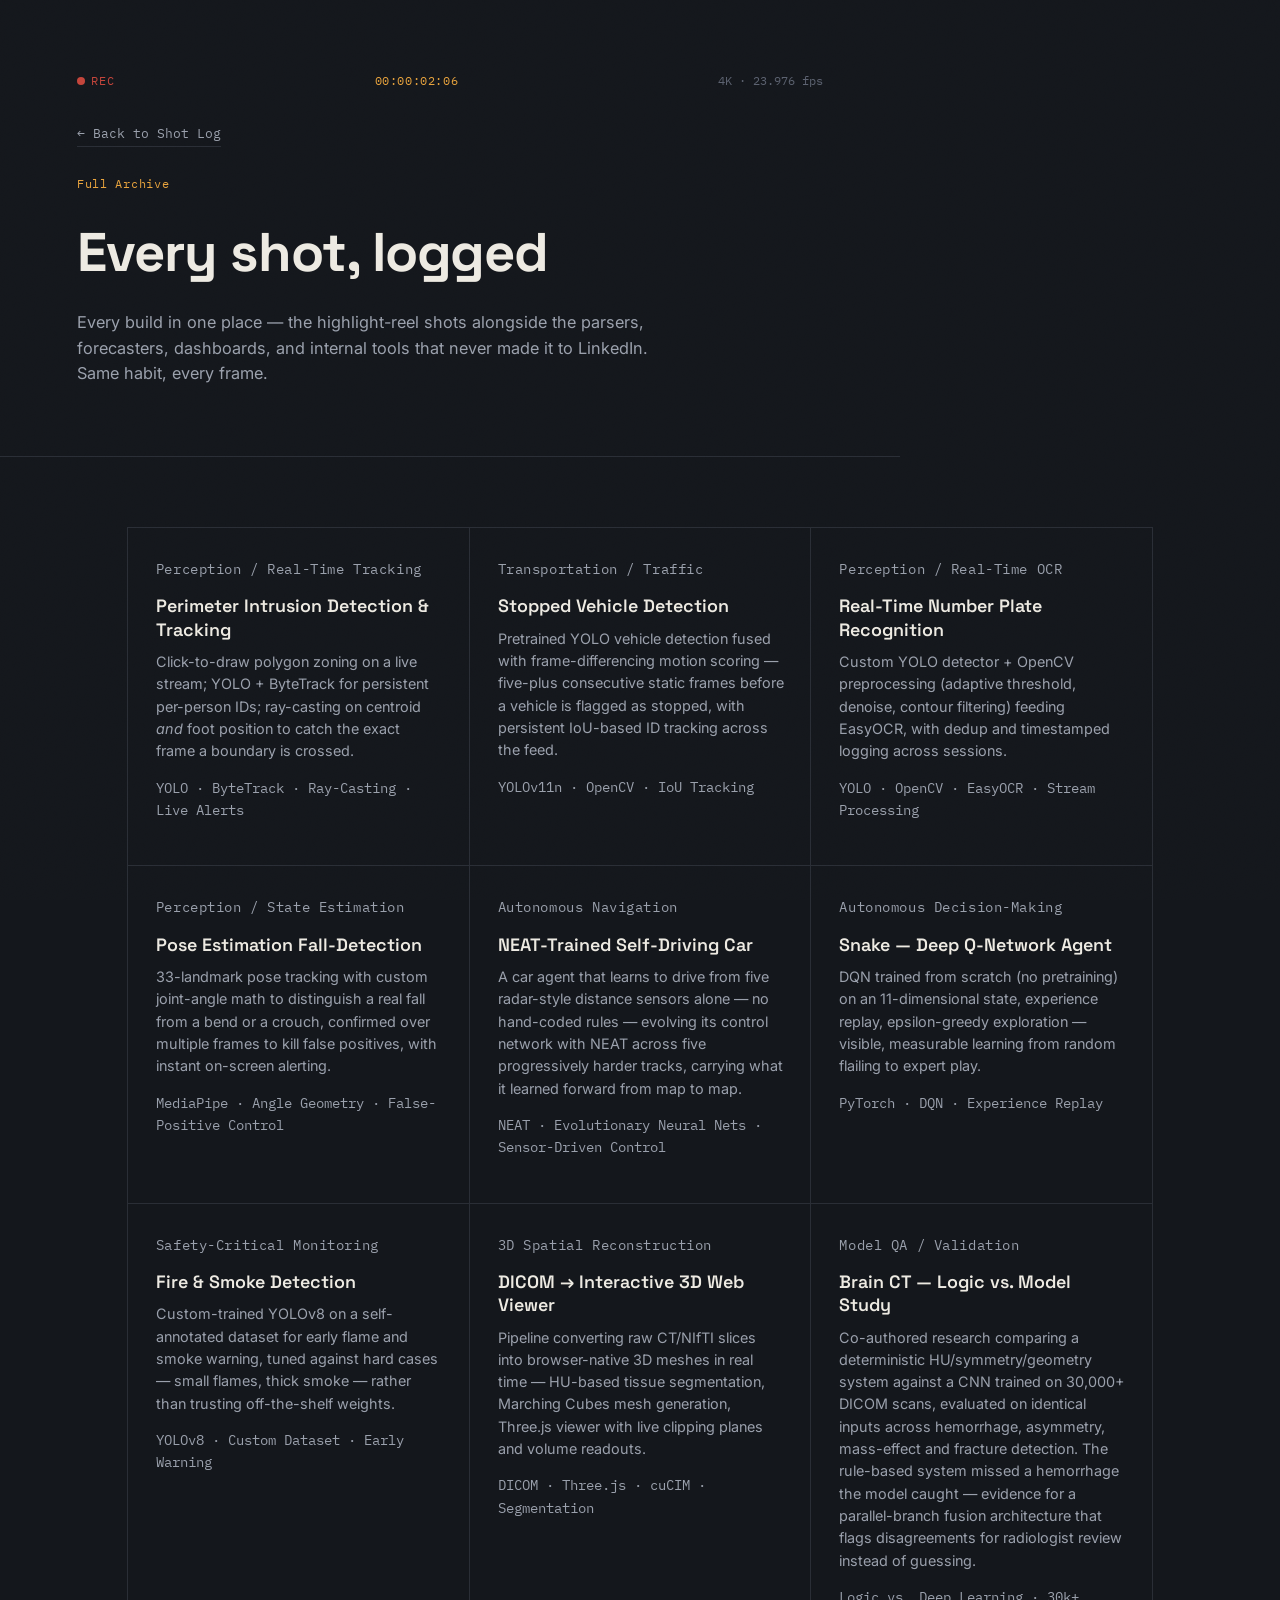
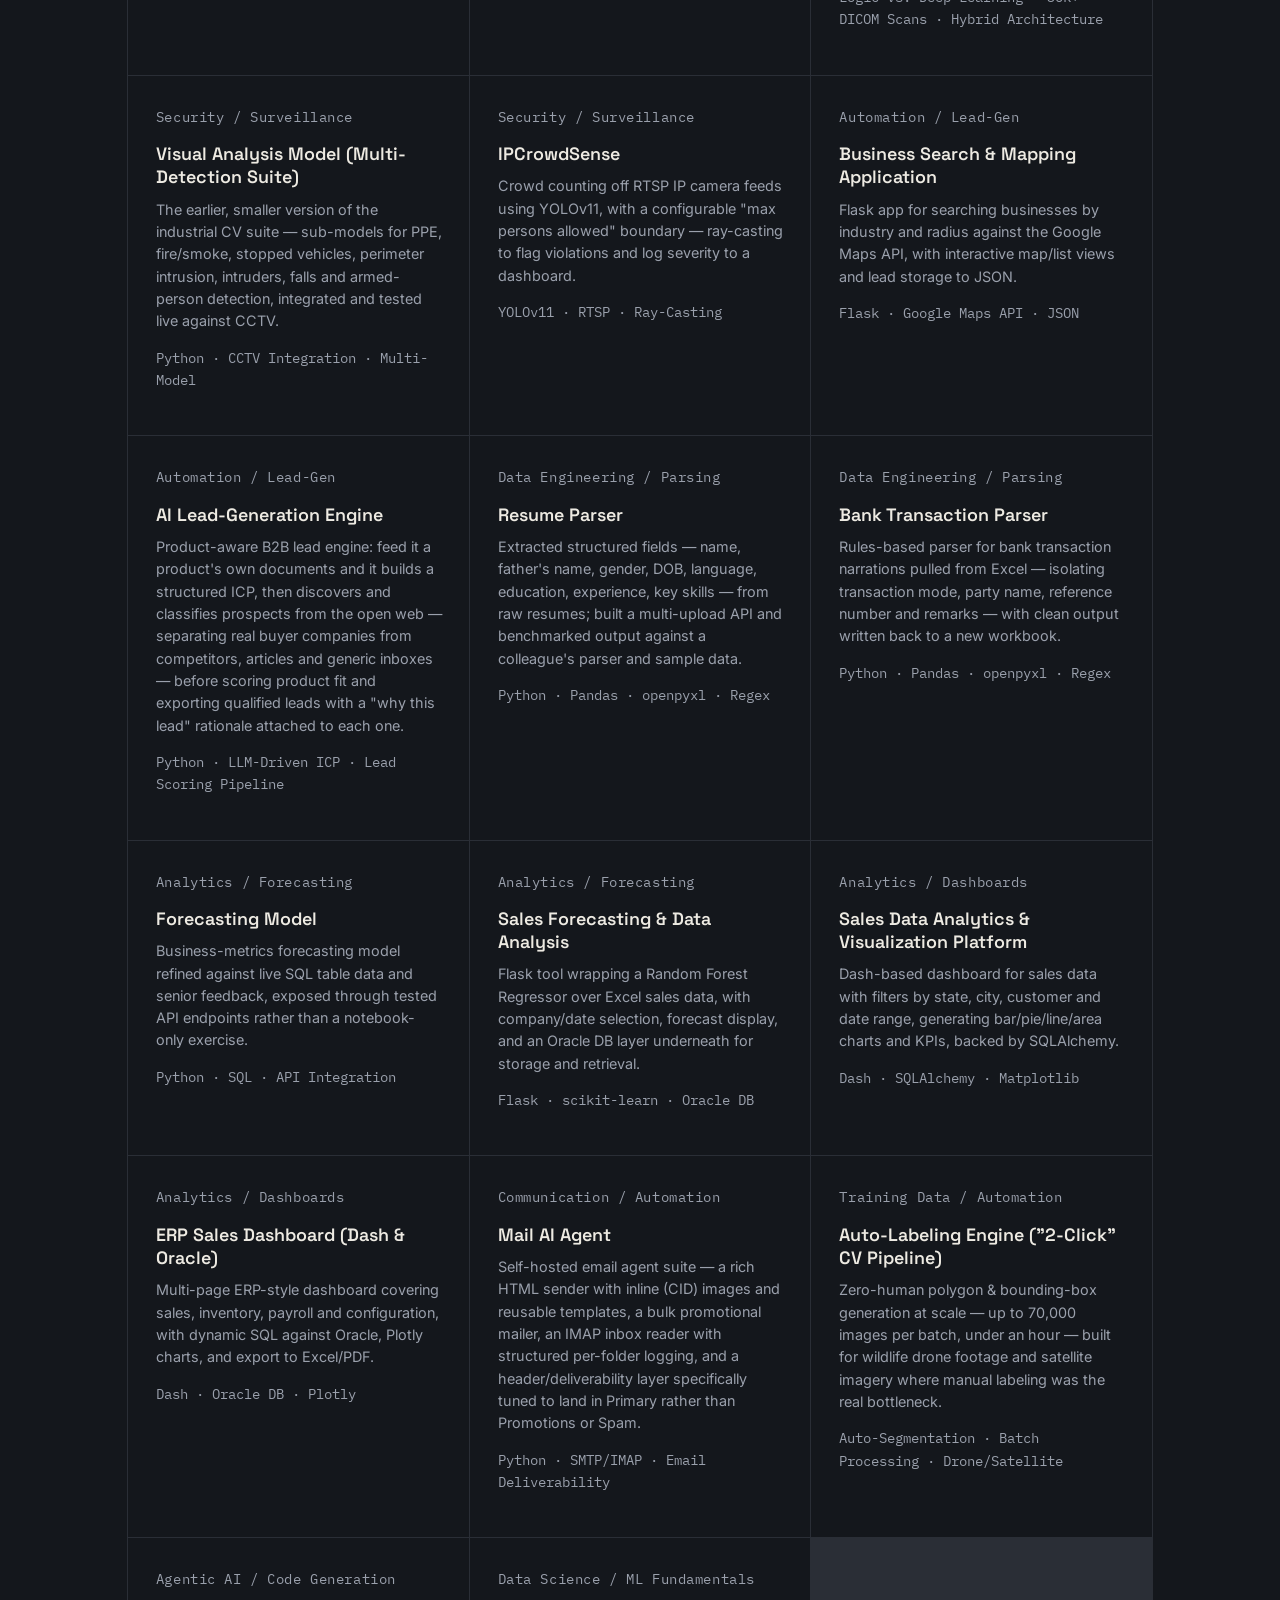
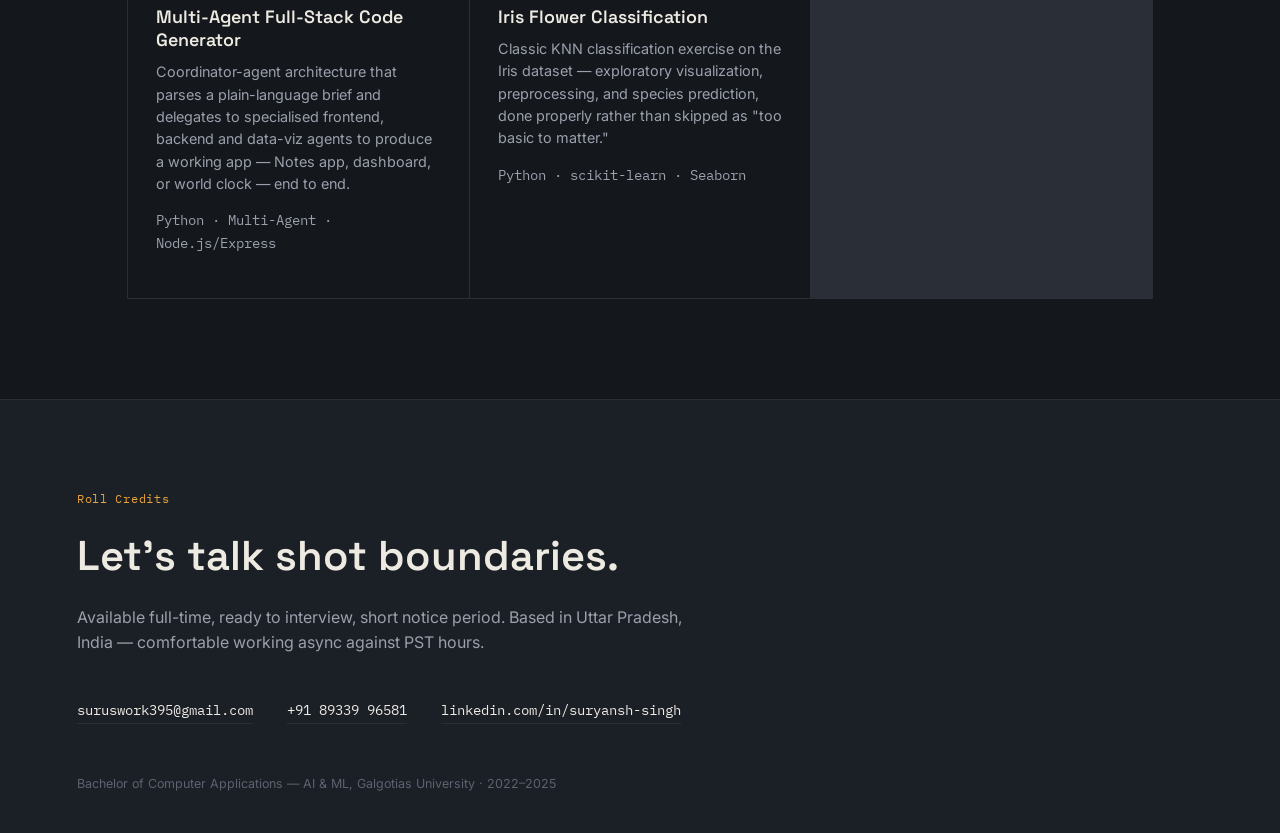
==== projects.html @ e94ba55d "Initial portfolio release" ====
<!DOCTYPE html>
<html lang="en">
<head>
<meta charset="UTF-8">
<meta name="viewport" content="width=device-width, initial-scale=1.0">
<title>Full Project Log — Suryansh Singh</title>
<link rel="preconnect" href="https://fonts.googleapis.com">
<link rel="preconnect" href="https://fonts.gstatic.com" crossorigin>
<link href="https://fonts.googleapis.com/css2?family=Space+Grotesk:wght@400;500;600;700&family=Inter:wght@400;500;600&family=IBM+Plex+Mono:wght@400;500;600&display=swap" rel="stylesheet">
<link rel="stylesheet" href="style.css">
</head>
<body>

<div class="grain"></div>

<header class="archive-header">
  <div class="hero-hud">
    <span class="rec"><i></i> REC</span>
    <span class="tc" id="tc">00:00:00:00</span>
    <span class="res">4K · 23.976 fps</span>
  </div>
  <a href="index.html" class="back-link">← Back to Shot Log</a>
  <p class="section-tag">Full Archive</p>
  <h1>Every shot, logged</h1>
  <p class="archive-lede">Every build in one place — the highlight-reel shots alongside the
    parsers, forecasters, dashboards, and internal tools that never made it to LinkedIn.
    Same habit, every frame.</p>
</header>

<main>
  <section class="section archive-section">

    <div class="bucket-grid">

      <article class="bucket">
        <p class="bucket-cat">Perception / Real-Time Tracking</p>
        <h3>Perimeter Intrusion Detection &amp; Tracking</h3>
        <p>Click-to-draw polygon zoning on a live stream; YOLO + ByteTrack for
          persistent per-person IDs; ray-casting on centroid <em>and</em> foot
          position to catch the exact frame a boundary is crossed.</p>
        <p class="bucket-tags">YOLO · ByteTrack · Ray-Casting · Live Alerts</p>
      </article>

      <article class="bucket">
        <p class="bucket-cat">Transportation / Traffic</p>
        <h3>Stopped Vehicle Detection</h3>
        <p>Pretrained YOLO vehicle detection fused with frame-differencing motion
          scoring — five-plus consecutive static frames before a vehicle is flagged
          as stopped, with persistent IoU-based ID tracking across the feed.</p>
        <p class="bucket-tags">YOLOv11n · OpenCV · IoU Tracking</p>
      </article>

      <article class="bucket">
        <p class="bucket-cat">Perception / Real-Time OCR</p>
        <h3>Real-Time Number Plate Recognition</h3>
        <p>Custom YOLO detector + OpenCV preprocessing (adaptive threshold, denoise,
          contour filtering) feeding EasyOCR, with dedup and timestamped logging
          across sessions.</p>
        <p class="bucket-tags">YOLO · OpenCV · EasyOCR · Stream Processing</p>
      </article>

      <article class="bucket">
        <p class="bucket-cat">Perception / State Estimation</p>
        <h3>Pose Estimation Fall-Detection</h3>
        <p>33-landmark pose tracking with custom joint-angle math to distinguish a
          real fall from a bend or a crouch, confirmed over multiple frames to kill
          false positives, with instant on-screen alerting.</p>
        <p class="bucket-tags">MediaPipe · Angle Geometry · False-Positive Control</p>
      </article>

      <article class="bucket">
        <p class="bucket-cat">Autonomous Navigation</p>
        <h3>NEAT-Trained Self-Driving Car</h3>
        <p>A car agent that learns to drive from five radar-style distance sensors
          alone — no hand-coded rules — evolving its control network with NEAT
          across five progressively harder tracks, carrying what it learned forward
          from map to map.</p>
        <p class="bucket-tags">NEAT · Evolutionary Neural Nets · Sensor-Driven Control</p>
      </article>

      <article class="bucket">
        <p class="bucket-cat">Autonomous Decision-Making</p>
        <h3>Snake — Deep Q-Network Agent</h3>
        <p>DQN trained from scratch (no pretraining) on an 11-dimensional state,
          experience replay, epsilon-greedy exploration — visible, measurable
          learning from random flailing to expert play.</p>
        <p class="bucket-tags">PyTorch · DQN · Experience Replay</p>
      </article>

      <article class="bucket">
        <p class="bucket-cat">Safety-Critical Monitoring</p>
        <h3>Fire &amp; Smoke Detection</h3>
        <p>Custom-trained YOLOv8 on a self-annotated dataset for early flame and
          smoke warning, tuned against hard cases — small flames, thick smoke —
          rather than trusting off-the-shelf weights.</p>
        <p class="bucket-tags">YOLOv8 · Custom Dataset · Early Warning</p>
      </article>

      <article class="bucket">
        <p class="bucket-cat">3D Spatial Reconstruction</p>
        <h3>DICOM → Interactive 3D Web Viewer</h3>
        <p>Pipeline converting raw CT/NIfTI slices into browser-native 3D meshes in
          real time — HU-based tissue segmentation, Marching Cubes mesh generation,
          Three.js viewer with live clipping planes and volume readouts.</p>
        <p class="bucket-tags">DICOM · Three.js · cuCIM · Segmentation</p>
      </article>

      <article class="bucket">
        <p class="bucket-cat">Model QA / Validation</p>
        <h3>Brain CT — Logic vs. Model Study</h3>
        <p>Co-authored research comparing a deterministic HU/symmetry/geometry system
          against a CNN trained on 30,000+ DICOM scans, evaluated on identical inputs
          across hemorrhage, asymmetry, mass-effect and fracture detection. The
          rule-based system missed a hemorrhage the model caught — evidence for a
          parallel-branch fusion architecture that flags disagreements for
          radiologist review instead of guessing.</p>
        <p class="bucket-tags">Logic vs. Deep Learning · 30k+ DICOM Scans · Hybrid Architecture</p>
      </article>

      <article class="bucket">
        <p class="bucket-cat">Security / Surveillance</p>
        <h3>Visual Analysis Model (Multi-Detection Suite)</h3>
        <p>The earlier, smaller version of the industrial CV suite — sub-models for
          PPE, fire/smoke, stopped vehicles, perimeter intrusion, intruders, falls
          and armed-person detection, integrated and tested live against CCTV.</p>
        <p class="bucket-tags">Python · CCTV Integration · Multi-Model</p>
      </article>

      <article class="bucket">
        <p class="bucket-cat">Security / Surveillance</p>
        <h3>IPCrowdSense</h3>
        <p>Crowd counting off RTSP IP camera feeds using YOLOv11, with a configurable
          "max persons allowed" boundary — ray-casting to flag violations and log
          severity to a dashboard.</p>
        <p class="bucket-tags">YOLOv11 · RTSP · Ray-Casting</p>
      </article>

      <article class="bucket">
        <p class="bucket-cat">Automation / Lead-Gen</p>
        <h3>Business Search &amp; Mapping Application</h3>
        <p>Flask app for searching businesses by industry and radius against the
          Google Maps API, with interactive map/list views and lead storage to JSON.</p>
        <p class="bucket-tags">Flask · Google Maps API · JSON</p>
      </article>

      <article class="bucket">
        <p class="bucket-cat">Automation / Lead-Gen</p>
        <h3>AI Lead-Generation Engine</h3>
        <p>Product-aware B2B lead engine: feed it a product's own documents and it
          builds a structured ICP, then discovers and classifies prospects from the
          open web — separating real buyer companies from competitors, articles and
          generic inboxes — before scoring product fit and exporting qualified leads
          with a "why this lead" rationale attached to each one.</p>
        <p class="bucket-tags">Python · LLM-Driven ICP · Lead Scoring Pipeline</p>
      </article>

      <article class="bucket">
        <p class="bucket-cat">Data Engineering / Parsing</p>
        <h3>Resume Parser</h3>
        <p>Extracted structured fields — name, father's name, gender, DOB, language,
          education, experience, key skills — from raw resumes; built a multi-upload
          API and benchmarked output against a colleague's parser and sample data.</p>
        <p class="bucket-tags">Python · Pandas · openpyxl · Regex</p>
      </article>

      <article class="bucket">
        <p class="bucket-cat">Data Engineering / Parsing</p>
        <h3>Bank Transaction Parser</h3>
        <p>Rules-based parser for bank transaction narrations pulled from Excel —
          isolating transaction mode, party name, reference number and remarks — with
          clean output written back to a new workbook.</p>
        <p class="bucket-tags">Python · Pandas · openpyxl · Regex</p>
      </article>

      <article class="bucket">
        <p class="bucket-cat">Analytics / Forecasting</p>
        <h3>Forecasting Model</h3>
        <p>Business-metrics forecasting model refined against live SQL table data and
          senior feedback, exposed through tested API endpoints rather than a
          notebook-only exercise.</p>
        <p class="bucket-tags">Python · SQL · API Integration</p>
      </article>

      <article class="bucket">
        <p class="bucket-cat">Analytics / Forecasting</p>
        <h3>Sales Forecasting &amp; Data Analysis</h3>
        <p>Flask tool wrapping a Random Forest Regressor over Excel sales data, with
          company/date selection, forecast display, and an Oracle DB layer underneath
          for storage and retrieval.</p>
        <p class="bucket-tags">Flask · scikit-learn · Oracle DB</p>
      </article>

      <article class="bucket">
        <p class="bucket-cat">Analytics / Dashboards</p>
        <h3>Sales Data Analytics &amp; Visualization Platform</h3>
        <p>Dash-based dashboard for sales data with filters by state, city, customer
          and date range, generating bar/pie/line/area charts and KPIs, backed by
          SQLAlchemy.</p>
        <p class="bucket-tags">Dash · SQLAlchemy · Matplotlib</p>
      </article>

      <article class="bucket">
        <p class="bucket-cat">Analytics / Dashboards</p>
        <h3>ERP Sales Dashboard (Dash &amp; Oracle)</h3>
        <p>Multi-page ERP-style dashboard covering sales, inventory, payroll and
          configuration, with dynamic SQL against Oracle, Plotly charts, and export
          to Excel/PDF.</p>
        <p class="bucket-tags">Dash · Oracle DB · Plotly</p>
      </article>

      <article class="bucket">
        <p class="bucket-cat">Communication / Automation</p>
        <h3>Mail AI Agent</h3>
        <p>Self-hosted email agent suite — a rich HTML sender with inline (CID)
          images and reusable templates, a bulk promotional mailer, an IMAP inbox
          reader with structured per-folder logging, and a header/deliverability
          layer specifically tuned to land in Primary rather than Promotions or
          Spam.</p>
        <p class="bucket-tags">Python · SMTP/IMAP · Email Deliverability</p>
      </article>

      <article class="bucket">
        <p class="bucket-cat">Training Data / Automation</p>
        <h3>Auto-Labeling Engine ("2-Click" CV Pipeline)</h3>
        <p>Zero-human polygon &amp; bounding-box generation at scale — up to 70,000
          images per batch, under an hour — built for wildlife drone footage and
          satellite imagery where manual labeling was the real bottleneck.</p>
        <p class="bucket-tags">Auto-Segmentation · Batch Processing · Drone/Satellite</p>
      </article>

      <article class="bucket">
        <p class="bucket-cat">Agentic AI / Code Generation</p>
        <h3>Multi-Agent Full-Stack Code Generator</h3>
        <p>Coordinator-agent architecture that parses a plain-language brief and
          delegates to specialised frontend, backend and data-viz agents to produce
          a working app — Notes app, dashboard, or world clock — end to end.</p>
        <p class="bucket-tags">Python · Multi-Agent · Node.js/Express</p>
      </article>

      <article class="bucket">
        <p class="bucket-cat">Data Science / ML Fundamentals</p>
        <h3>Iris Flower Classification</h3>
        <p>Classic KNN classification exercise on the Iris dataset — exploratory
          visualization, preprocessing, and species prediction, done properly rather
          than skipped as "too basic to matter."</p>
        <p class="bucket-tags">Python · scikit-learn · Seaborn</p>
      </article>

    </div>
  </section>
</main>

<footer id="contact" class="footer">
  <div class="footer-top">
    <p class="section-tag light">Roll Credits</p>
    <h2>Let's talk shot boundaries.</h2>
    <p class="footer-note">Available full-time, ready to interview, short notice period.
      Based in Uttar Pradesh, India — comfortable working async against PST hours.</p>
  </div>
  <div class="footer-links">
    <a href="mailto:suruswork395@gmail.com">suruswork395@gmail.com</a>
    <a href="tel:+918933996581">+91 89339 96581</a>
    <a href="https://linkedin.com/in/suryansh-singh-5857a0263" target="_blank" rel="noopener">linkedin.com/in/suryansh-singh</a>
  </div>
  <p class="footer-end">Bachelor of Computer Applications — AI &amp; ML, Galgotias University · 2022–2025</p>
</footer>

<script src="script.js"></script>
</body>
</html>
---- style.css ----
/* ---------------------------------------------------
   TOKENS
--------------------------------------------------- */
:root{
  --bg:       #14171C;
  --bg-alt:   #1B1F26;
  --bg-raise: #20242C;
  --ink:      #EDEAE2;
  --ink-dim:  #9AA0AC;
  --ink-faint:#5C6270;
  --amber:    #E8A33D;
  --amber-dim:#8A6428;
  --rec:      #C4453B;
  --teal:     #3E6B63;
  --line:     #2A2E36;

  --font-display: 'Space Grotesk', sans-serif;
  --font-body:    'Inter', sans-serif;
  --font-mono:    'IBM Plex Mono', monospace;
}

*{ box-sizing:border-box; margin:0; padding:0; }
html{ scroll-behavior:smooth; }

body{
  background:var(--bg);
  color:var(--ink);
  font-family:var(--font-body);
  line-height:1.55;
  -webkit-font-smoothing:antialiased;
  overflow-x:hidden;
}

::selection{ background:var(--amber); color:#14171C; }

a{ color:inherit; }

.grain{
  position:fixed; inset:0; pointer-events:none; z-index:1;
  opacity:.035; mix-blend-mode:overlay;
  background-image:url("data:image/svg+xml,%3Csvg xmlns='http://www.w3.org/2000/svg' width='120' height='120'%3E%3Cfilter id='n'%3E%3CfeTurbulence type='fractalNoise' baseFrequency='0.9' numOctaves='2' stitchTiles='stitch'/%3E%3C/filter%3E%3Crect width='100%25' height='100%25' filter='url(%23n)'/%3E%3C/svg%3E");
}

/* ---------------------------------------------------
   SCRUBBER NAV
--------------------------------------------------- */
.scrubber{
  position:fixed; top:0; left:0; right:0; z-index:50;
  background:rgba(20,23,28,.9);
  backdrop-filter:blur(6px);
  border-bottom:1px solid var(--line);
  padding:14px 4vw 10px;
}
.scrubber-track{ position:relative; height:6px; background:var(--line); border-radius:1px; }
.playhead{
  position:absolute; top:50%; left:6%; width:10px; height:10px;
  background:var(--amber); border-radius:50%; transform:translate(-50%,-50%);
  box-shadow:0 0 0 4px rgba(232,163,61,.15);
  transition:left .5s cubic-bezier(.65,0,.35,1);
}
.mark{
  position:absolute; top:-14px; transform:translateX(-50%);
  background:none; border:none; cursor:pointer; padding:0 6px;
  color:var(--ink-faint); font-family:var(--font-mono); font-size:10px;
  letter-spacing:.06em;
}
.mark::before{
  content:""; display:block; width:2px; height:14px; background:var(--ink-faint);
  margin:0 auto 4px;
}
.mark span{ display:none; }
.mark:hover span, .mark:focus-visible span{
  display:block; position:absolute; top:16px; left:50%; transform:translateX(-50%);
  white-space:nowrap; color:var(--amber); font-size:10px;
}
.mark:hover::before, .mark:focus-visible::before{ background:var(--amber); }

/* ---------------------------------------------------
   HERO
--------------------------------------------------- */
.hero{
  min-height:100vh;
  display:flex; flex-direction:column; justify-content:center;
  padding:120px 6vw 40px;
  position:relative;
}

.hero-hud{
  position:absolute; top:72px; left:6vw; right:6vw;
  display:flex; justify-content:space-between; align-items:center;
  font-family:var(--font-mono); font-size:12px; color:var(--ink-dim);
}
.rec{ color:var(--rec); display:flex; align-items:center; gap:6px; letter-spacing:.08em; }
.rec i{
  width:8px; height:8px; border-radius:50%; background:var(--rec); display:inline-block;
  animation:pulse 1.6s ease-in-out infinite;
}
@keyframes pulse{ 0%,100%{opacity:1;} 50%{opacity:.25;} }
.tc{ color:var(--amber); letter-spacing:.05em; }
.res{ color:var(--ink-faint); }

.hero-body{
  display:flex; align-items:flex-end; justify-content:space-between; gap:60px;
  flex-wrap:wrap;
}
.hero-main{ max-width:640px; }
.hero-eyebrow{
  font-family:var(--font-mono); font-size:12px; color:var(--ink-faint);
  letter-spacing:.05em; margin-bottom:18px;
}
.hero h1{
  font-family:var(--font-display); font-weight:700;
  font-size:clamp(2.6rem,7vw,5rem); line-height:1.02; letter-spacing:-.02em;
  margin-bottom:14px;
}
.hero-role{
  font-family:var(--font-display); font-weight:500; font-size:clamp(1.05rem,2.2vw,1.4rem);
  color:var(--amber); margin-bottom:22px;
}
.hero-lede{ font-size:1.05rem; color:var(--ink-dim); max-width:60ch; margin-bottom:34px; }

.hero-actions{ display:flex; gap:14px; flex-wrap:wrap; }
.btn{
  font-family:var(--font-body); font-weight:600; font-size:.95rem;
  padding:13px 26px; border-radius:2px; text-decoration:none;
  display:inline-block; transition:transform .15s ease, background .15s ease;
}
.btn-primary{ background:var(--amber); color:#14171C; }
.btn-primary:hover{ background:#f0b458; transform:translateY(-1px); }
.btn-ghost{ border:1px solid var(--line); color:var(--ink); }
.btn-ghost:hover{ border-color:var(--amber); color:var(--amber); }

.monitor{
  width:220px; flex-shrink:0;
  border:1px solid var(--line); background:var(--bg-alt);
}
.monitor-bar{
  display:flex; justify-content:space-between; align-items:center;
  padding:7px 10px; font-family:var(--font-mono); font-size:10px;
  color:var(--ink-faint); letter-spacing:.05em; border-bottom:1px solid var(--line);
}
.monitor-bar span:last-child{ color:var(--rec); }
.monitor-bar.bottom{
  border-bottom:none; border-top:1px solid var(--line);
}
.monitor-bar.bottom span:last-child{ color:var(--amber); }
.monitor-frame{ position:relative; aspect-ratio:5/6; overflow:hidden; }
.monitor-frame img{
  width:100%; height:100%; object-fit:cover; display:block;
  filter:grayscale(.15) contrast(1.04);
}
.bracket{ position:absolute; width:14px; height:14px; border:2px solid var(--amber); opacity:.85; }
.bracket.tl{ top:6px; left:6px; border-right:none; border-bottom:none; }
.bracket.tr{ top:6px; right:6px; border-left:none; border-bottom:none; }
.bracket.bl{ bottom:6px; left:6px; border-right:none; border-top:none; }
.bracket.br{ bottom:6px; right:6px; border-left:none; border-top:none; }

@media (max-width:720px){
  .hero-body{ flex-direction:column-reverse; align-items:flex-start; }
  .monitor{ width:150px; }
}

.hero-strip{
  display:flex; gap:6px; margin-top:64px; height:38px;
}
.frame-chip{
  flex:1; background:var(--bg-alt); border:1px solid var(--line); border-radius:1px;
}
.frame-chip.cut{ border-color:var(--rec); }
.frame-chip.dissolve{ border-color:var(--amber); opacity:.6; }

/* ---------------------------------------------------
   SECTIONS — shared
--------------------------------------------------- */
.section{ padding:100px 6vw; max-width:1180px; margin:0 auto; }
.section-tag{
  font-family:var(--font-mono); font-size:12px; color:var(--amber);
  letter-spacing:.06em; margin-bottom:16px;
}
.section-tag.light{ color:var(--amber); }
.section h2{
  font-family:var(--font-display); font-weight:600;
  font-size:clamp(1.6rem,3.4vw,2.4rem); letter-spacing:-.01em; margin-bottom:14px;
}
.section-note{ color:var(--ink-dim); max-width:62ch; margin-bottom:48px; }

/* logline */
.logline{ border-bottom:1px solid var(--line); }
.big-statement{
  font-family:var(--font-display); font-weight:500;
  font-size:clamp(1.3rem,2.6vw,1.9rem); line-height:1.4; max-width:46ch;
  margin-bottom:56px;
}
.stat-row{
  display:grid; grid-template-columns:repeat(4,1fr); gap:28px;
}
.stat .num{
  display:block; font-family:var(--font-mono); font-size:1.7rem; color:var(--amber);
  margin-bottom:6px;
}
.stat .label{ font-size:.85rem; color:var(--ink-dim); }

/* ---------------------------------------------------
   EDL TABLE
--------------------------------------------------- */
.edl-table{ border-top:1px solid var(--line); }
.edl-head{
  display:grid; grid-template-columns:60px 90px 90px 60px 120px 1fr;
  gap:18px; padding:10px 0;
  font-family:var(--font-mono); font-size:11px; color:var(--ink-faint);
  letter-spacing:.06em; border-bottom:1px solid var(--line);
}
.edl-row{
  display:grid; grid-template-columns:60px 90px 90px 60px 120px 1fr;
  gap:18px; padding:26px 0; border-bottom:1px solid var(--line);
  align-items:start;
}
.c-shot{ font-family:var(--font-mono); color:var(--ink-faint); font-size:.9rem; }
.c-tc{ font-family:var(--font-mono); font-size:.85rem; color:var(--ink-dim); }
.c-tc.live{ color:var(--rec); }
.c-dur{ font-family:var(--font-mono); font-size:.8rem; color:var(--ink-faint); }
.c-trans{
  font-family:var(--font-mono); font-size:.72rem; letter-spacing:.07em;
  padding:4px 8px; border:1px solid var(--line); border-radius:2px; height:fit-content;
  text-align:center;
}
.c-trans.cut{ border-color:var(--rec); color:var(--rec); }
.c-trans.dissolve{ border-color:var(--amber); color:var(--amber); }
.c-desc strong{ font-family:var(--font-display); font-size:1.02rem; display:block; margin-bottom:6px; }
.c-desc p{ color:var(--ink-dim); font-size:.92rem; max-width:60ch; }

/* ---------------------------------------------------
   SCENE BUCKETS
--------------------------------------------------- */
.bucket-grid{
  display:grid; grid-template-columns:repeat(auto-fit,minmax(280px,1fr)); gap:1px;
  background:var(--line); border:1px solid var(--line);
}
.bucket{
  background:var(--bg); padding:30px 26px;
  border-left:2px solid transparent;
  transition:border-color .18s ease, background .18s ease;
}
.bucket:hover{ border-left-color:var(--amber); background:var(--bg-alt); }
.bucket-cat{
  font-family:var(--font-mono); font-size:11px; color:var(--teal);
  letter-spacing:.04em; margin-bottom:14px;
}
.bucket h3{
  font-family:var(--font-display); font-weight:600; font-size:1.12rem;
  margin-bottom:10px; line-height:1.3;
}
.bucket p{ color:var(--ink-dim); font-size:.9rem; margin-bottom:14px; }
.bucket-tags{ font-family:var(--font-mono); font-size:.72rem; color:var(--ink-faint); }

.bucket-more{
  display:block; text-decoration:none;
  background:var(--bg-alt); border-left:2px solid var(--amber-dim);
}
.bucket-more:hover{ border-left-color:var(--amber); background:var(--bg-raise); }
.bucket-more .bucket-cat{ color:var(--amber); }
.bucket-more h3{ display:flex; align-items:center; gap:8px; color:var(--amber); }
.bucket-more .arrow{ transition:transform .18s ease; }
.bucket-more:hover .arrow{ transform:translateX(4px); }

/* ---------------------------------------------------
   FRAME-BY-FRAME EVIDENCE
--------------------------------------------------- */
.evidence-list{ display:flex; flex-direction:column; gap:0; border-top:1px solid var(--line); }
.evidence{
  display:grid; grid-template-columns:70px 1fr; gap:24px;
  padding:30px 0; border-bottom:1px solid var(--line);
}
.ev-mark{ font-family:var(--font-mono); color:var(--amber-dim); font-size:1.4rem; }
.evidence p{ color:var(--ink-dim); max-width:64ch; }
.evidence strong{ color:var(--ink); }

/* ---------------------------------------------------
   STACK
--------------------------------------------------- */
/* ---------------------------------------------------
   CORE TECHNICAL SKILLS
--------------------------------------------------- */
.skills{ border-top:1px solid var(--line); }
.skills h2{ margin-bottom:48px; }
.skills-grid{
  display:grid; grid-template-columns:repeat(2,1fr); gap:40px 60px;
}
.skill-group h4{
  font-family:var(--font-mono); font-size:.78rem; letter-spacing:.06em;
  color:var(--teal); margin-bottom:14px; text-transform:uppercase;
}
.chips{ display:flex; flex-wrap:wrap; gap:8px; }
.chips span{
  font-family:var(--font-body); font-size:.83rem; color:var(--ink-dim);
  border:1px solid var(--line); padding:6px 12px; border-radius:2px;
  transition:border-color .15s ease, color .15s ease;
}
.chips span:hover{ border-color:var(--amber); color:var(--amber); }

@media (max-width:720px){
  .skills-grid{ grid-template-columns:1fr; }
}

/* ---------------------------------------------------
   FOOTER
--------------------------------------------------- */
.footer{
  background:var(--bg-alt); padding:90px 6vw 40px; border-top:1px solid var(--line);
}
.footer-top{ max-width:640px; margin-bottom:44px; }
.footer h2{
  font-family:var(--font-display); font-weight:600;
  font-size:clamp(1.6rem,4vw,2.6rem); margin:10px 0 16px;
}
.footer-note{ color:var(--ink-dim); }
.footer-links{
  display:flex; gap:34px; flex-wrap:wrap; margin-bottom:50px;
  font-family:var(--font-mono); font-size:.9rem;
}
.footer-links a{ text-decoration:none; color:var(--ink); border-bottom:1px solid var(--line); padding-bottom:2px; }
.footer-links a:hover{ color:var(--amber); border-color:var(--amber); }
.footer-end{ font-size:.78rem; color:var(--ink-faint); }

/* ---------------------------------------------------
   ARCHIVE PAGE (projects.html)
--------------------------------------------------- */
.archive-header{
  padding:120px 6vw 70px; max-width:900px; border-bottom:1px solid var(--line);
  position:relative;
}
.back-link{
  display:inline-block; font-family:var(--font-mono); font-size:.82rem;
  color:var(--ink-dim); text-decoration:none; margin-bottom:28px;
  border-bottom:1px solid var(--line); padding-bottom:2px;
}
.back-link:hover{ color:var(--amber); border-color:var(--amber); }
.archive-header h1{
  font-family:var(--font-display); font-weight:700;
  font-size:clamp(2.2rem,5.5vw,3.4rem); letter-spacing:-.02em; margin-bottom:16px;
}
.archive-lede{ color:var(--ink-dim); max-width:60ch; font-size:1.02rem; }
.archive-section{ padding-top:70px; }

/* ---------------------------------------------------
   RESPONSIVE
--------------------------------------------------- */
@media (max-width:820px){
  .stat-row{ grid-template-columns:repeat(2,1fr); }
  .skills-grid{ grid-template-columns:1fr; }
  .edl-head{ display:none; }
  .edl-row{
    grid-template-columns:1fr; gap:8px; padding:22px 0;
  }
  .c-shot::before{ content:"SHOT "; }
  .c-tc::before{ content:"IN "; }
  .c-tc.live::before{ content:""; }
  .c-tc + .c-tc::before{ content:"OUT "; }
}
@media (max-width:560px){
  .stat-row{ grid-template-columns:1fr 1fr; }
  .hero-hud{ font-size:10px; }
  .mark span{ display:none !important; }
}

@media (prefers-reduced-motion:reduce){
  html{ scroll-behavior:auto; }
  .rec i{ animation:none; }
  .playhead{ transition:none; }
}
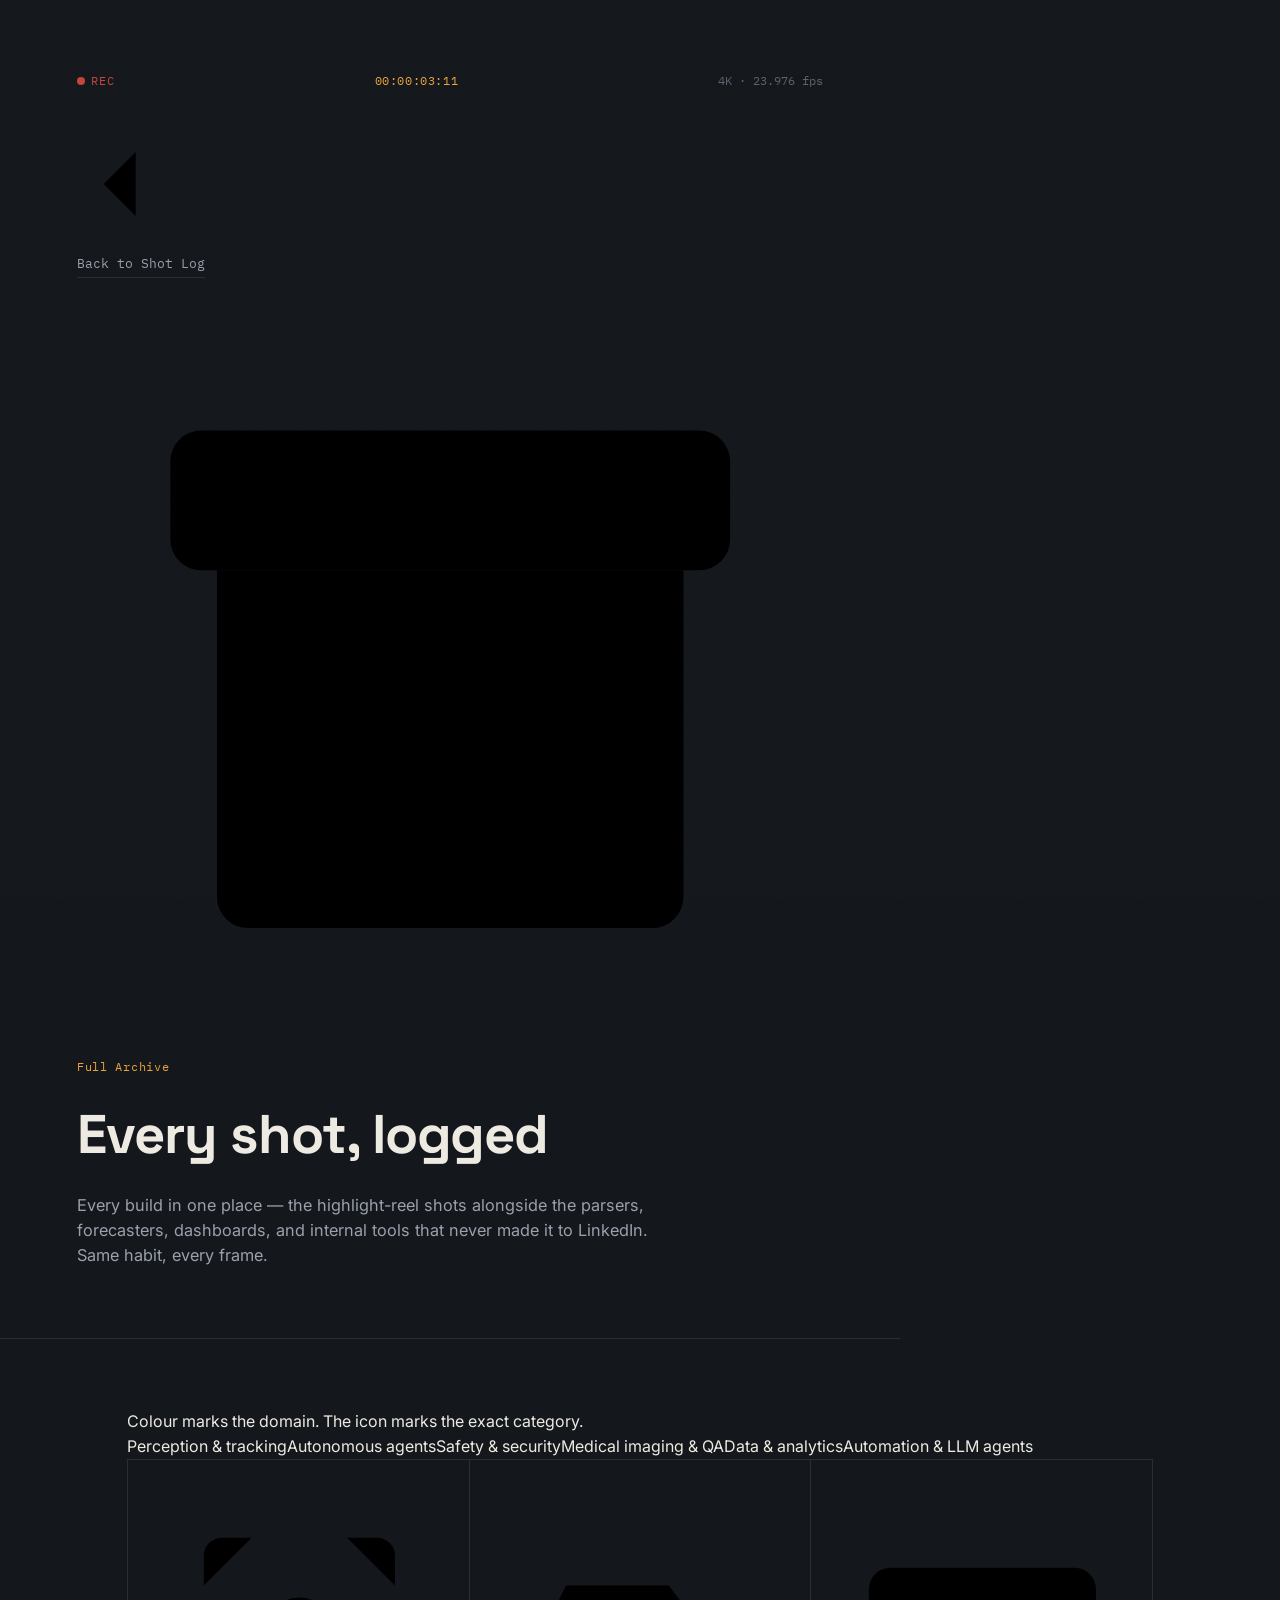
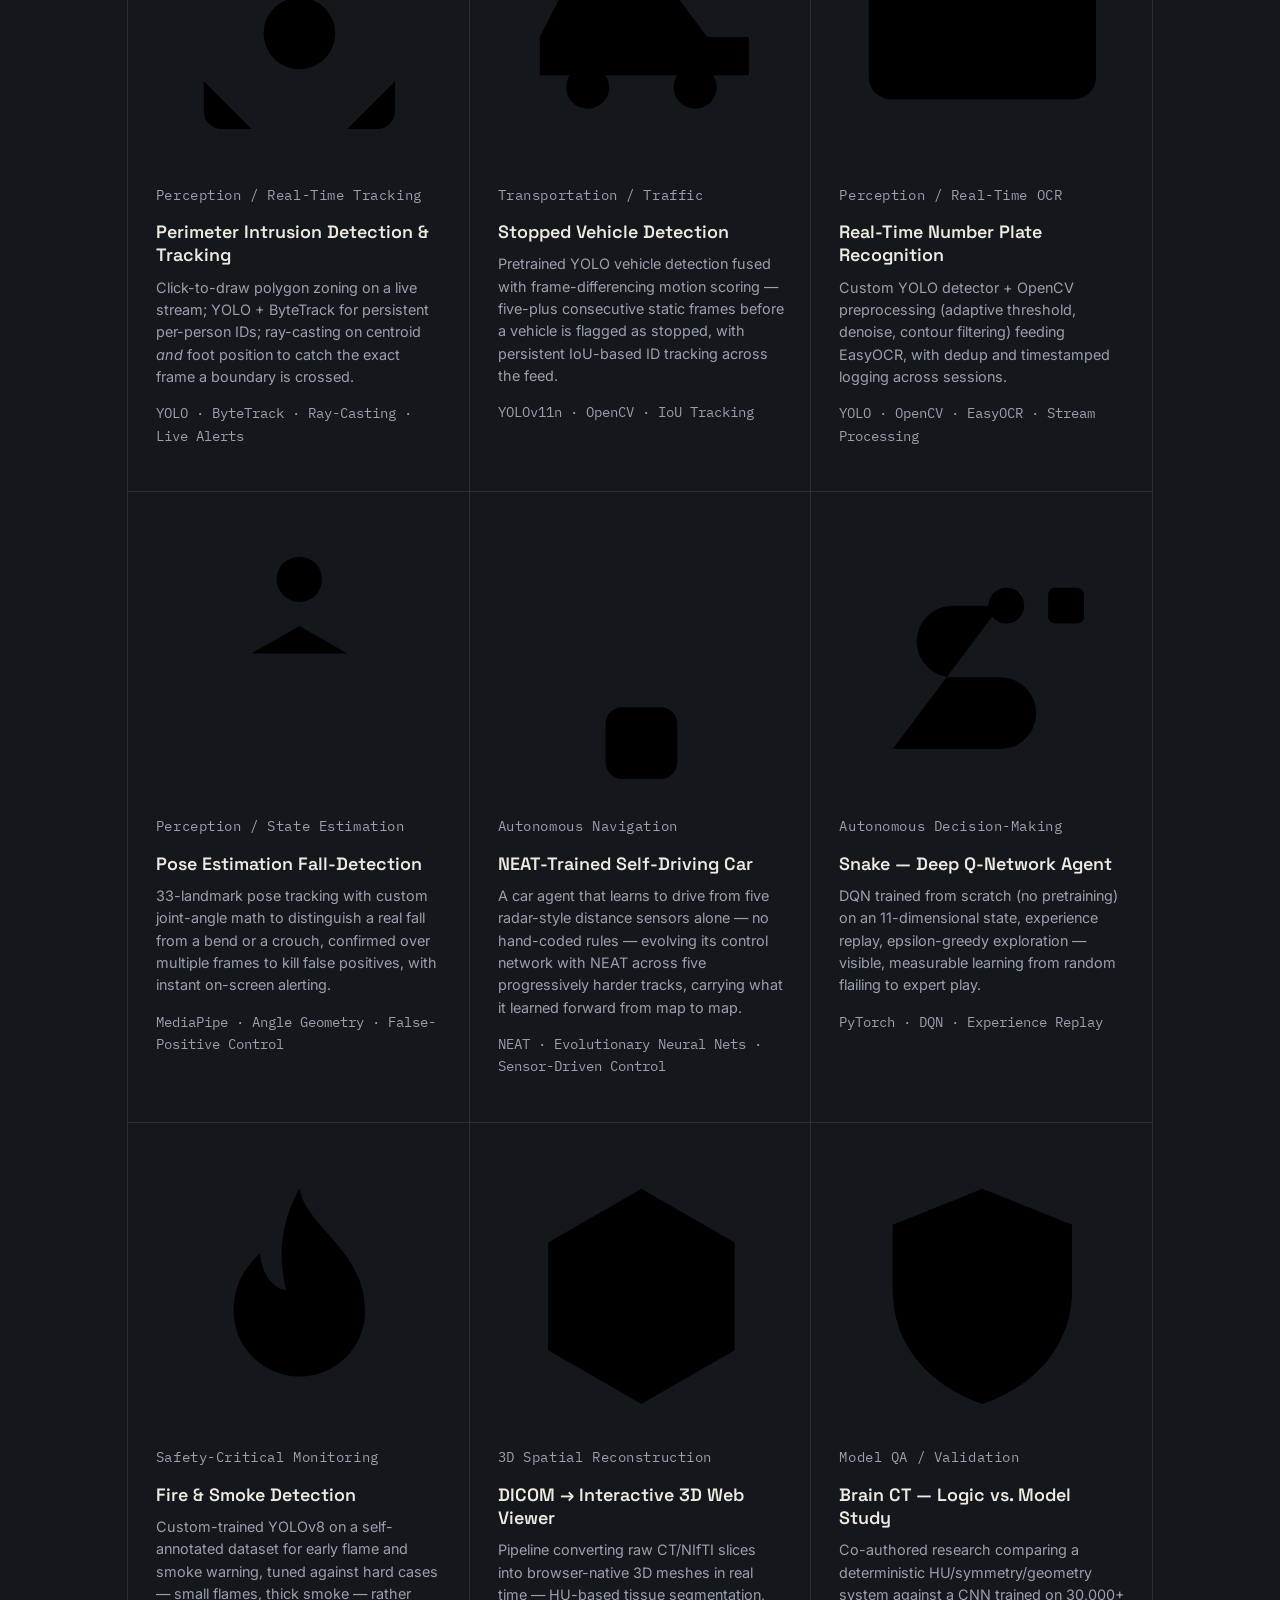
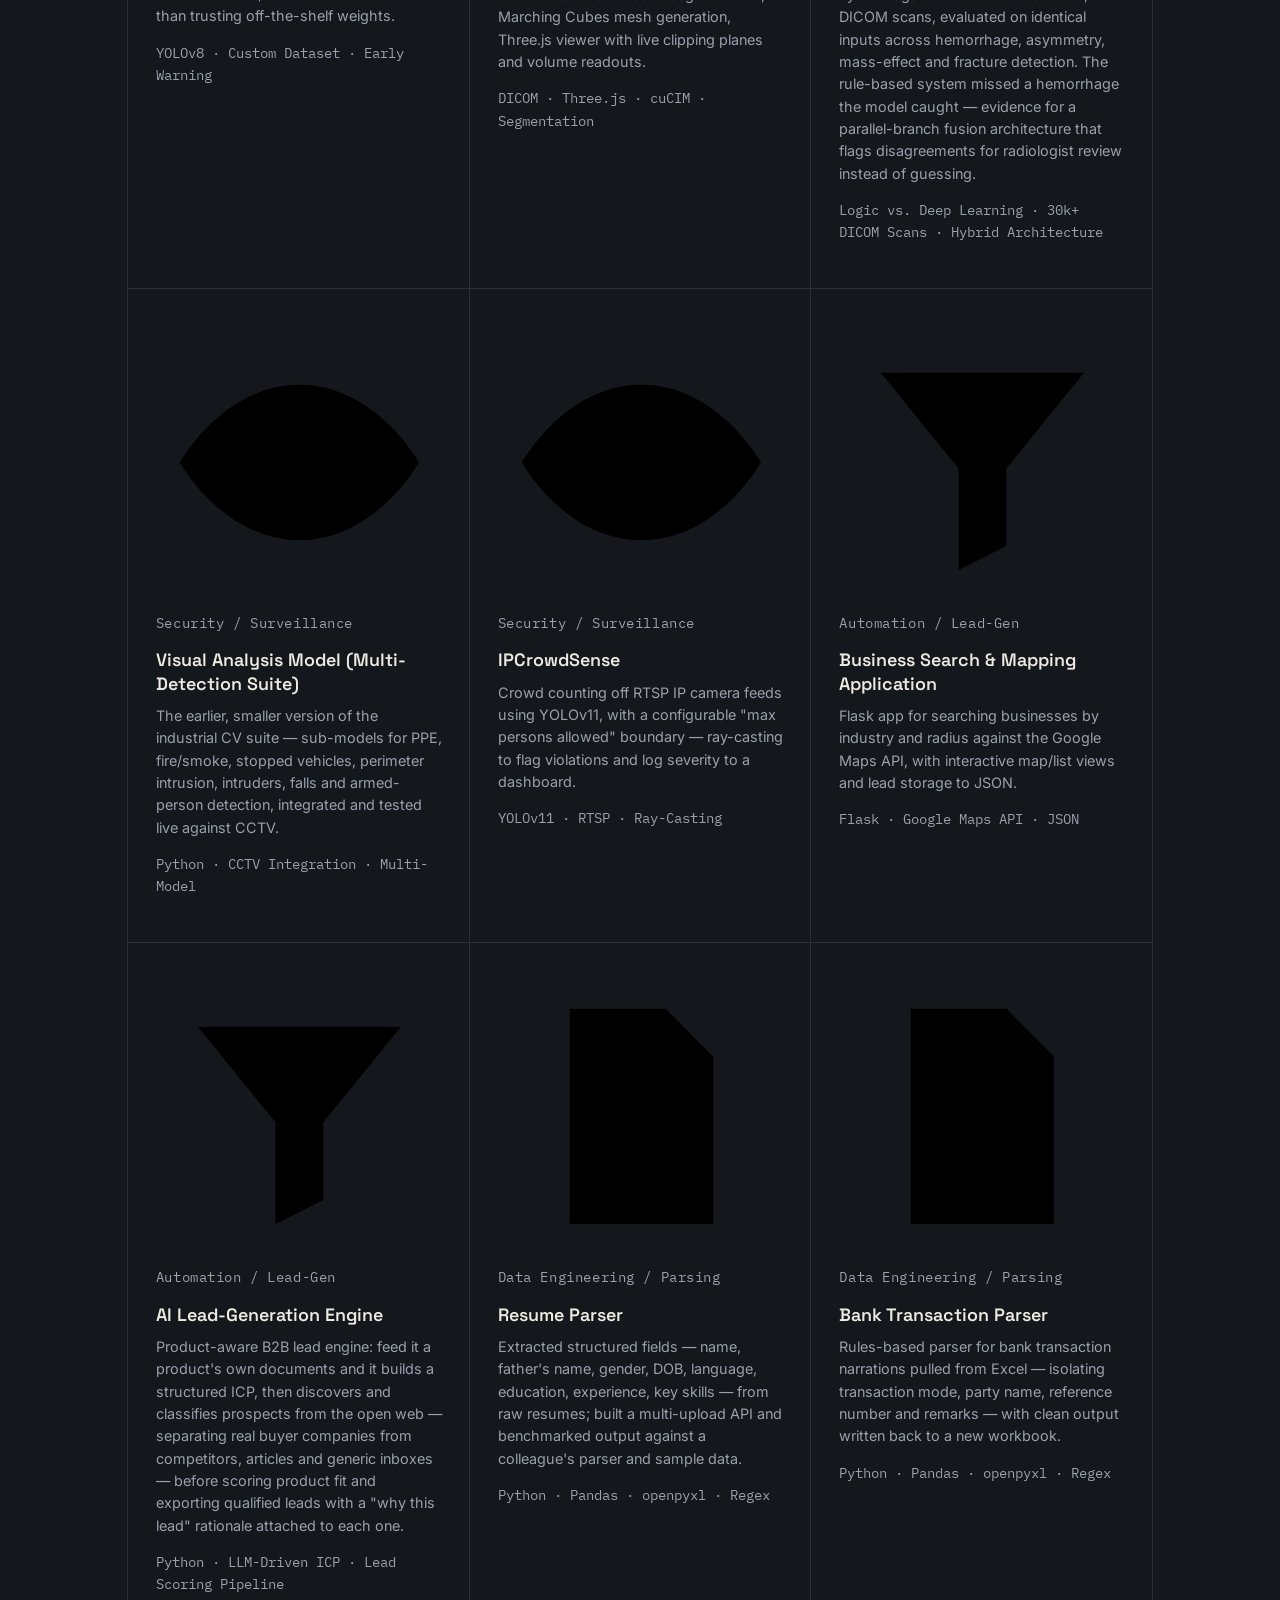
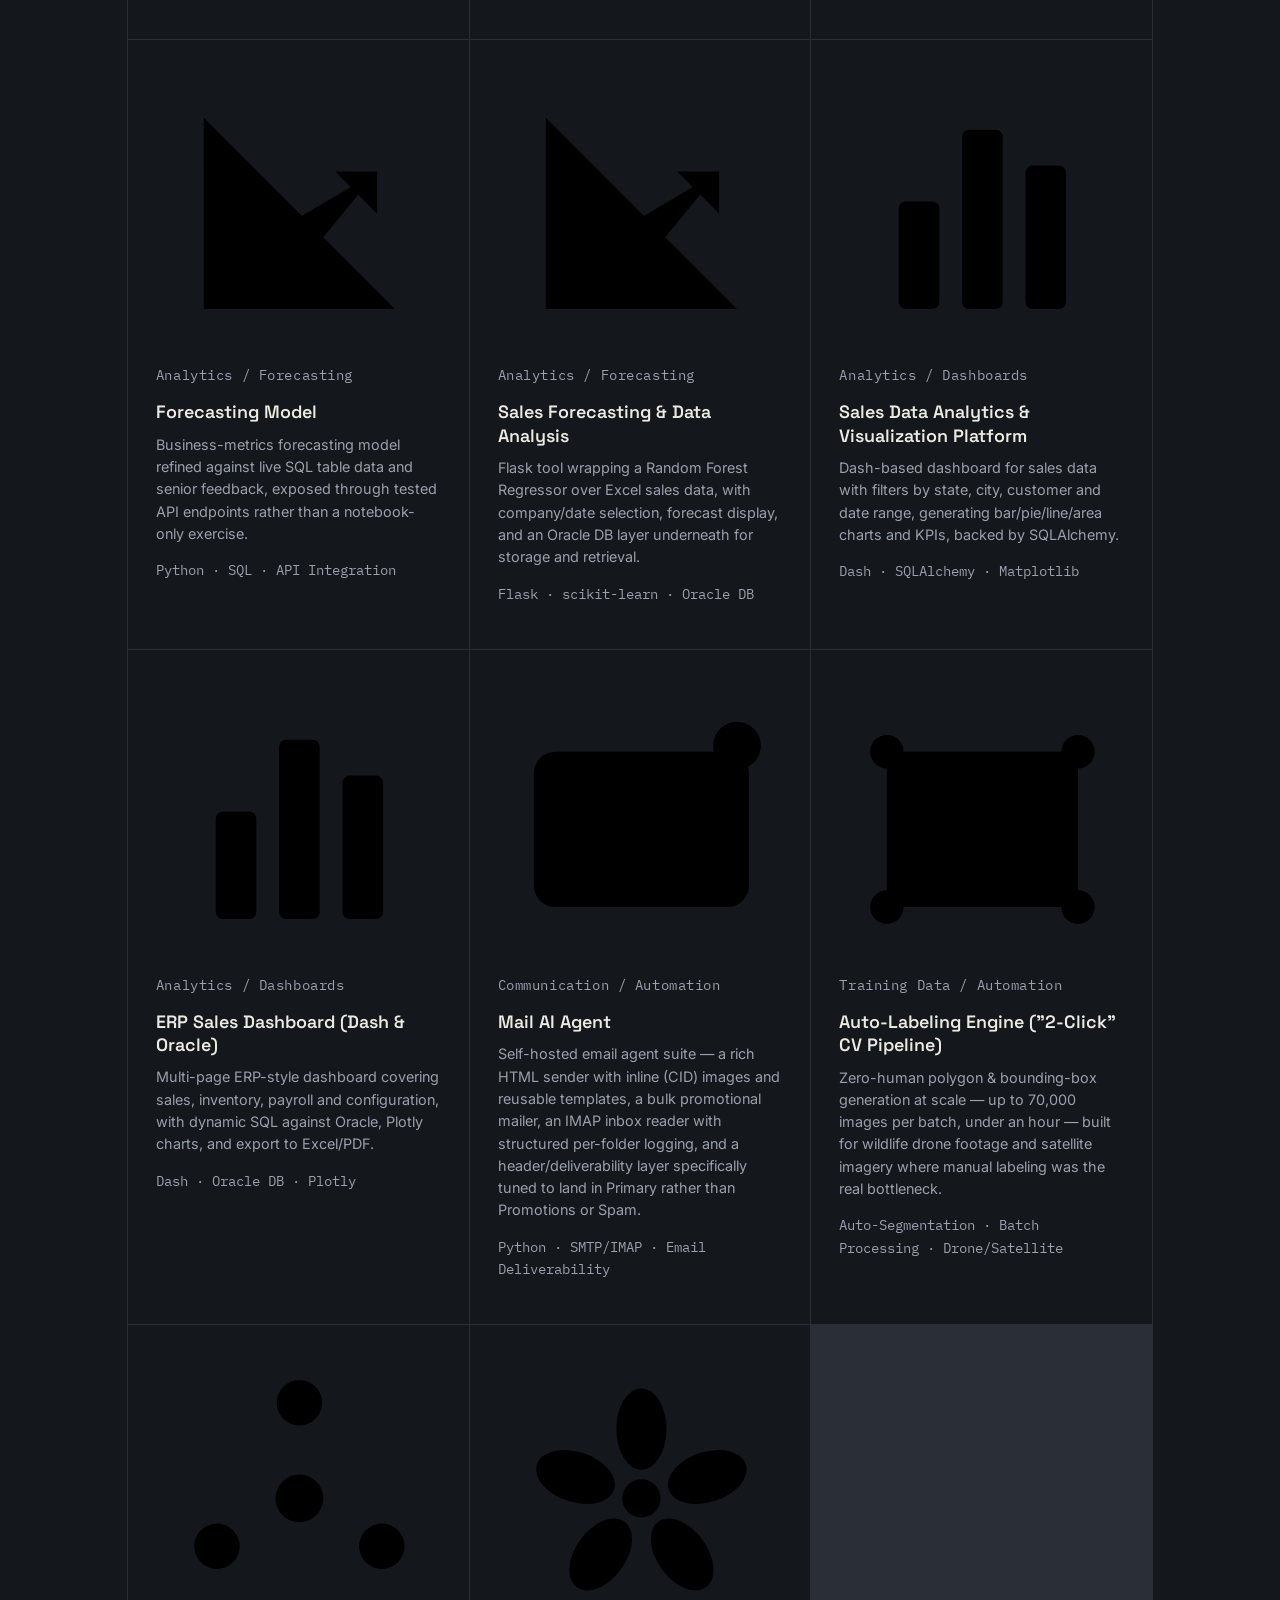
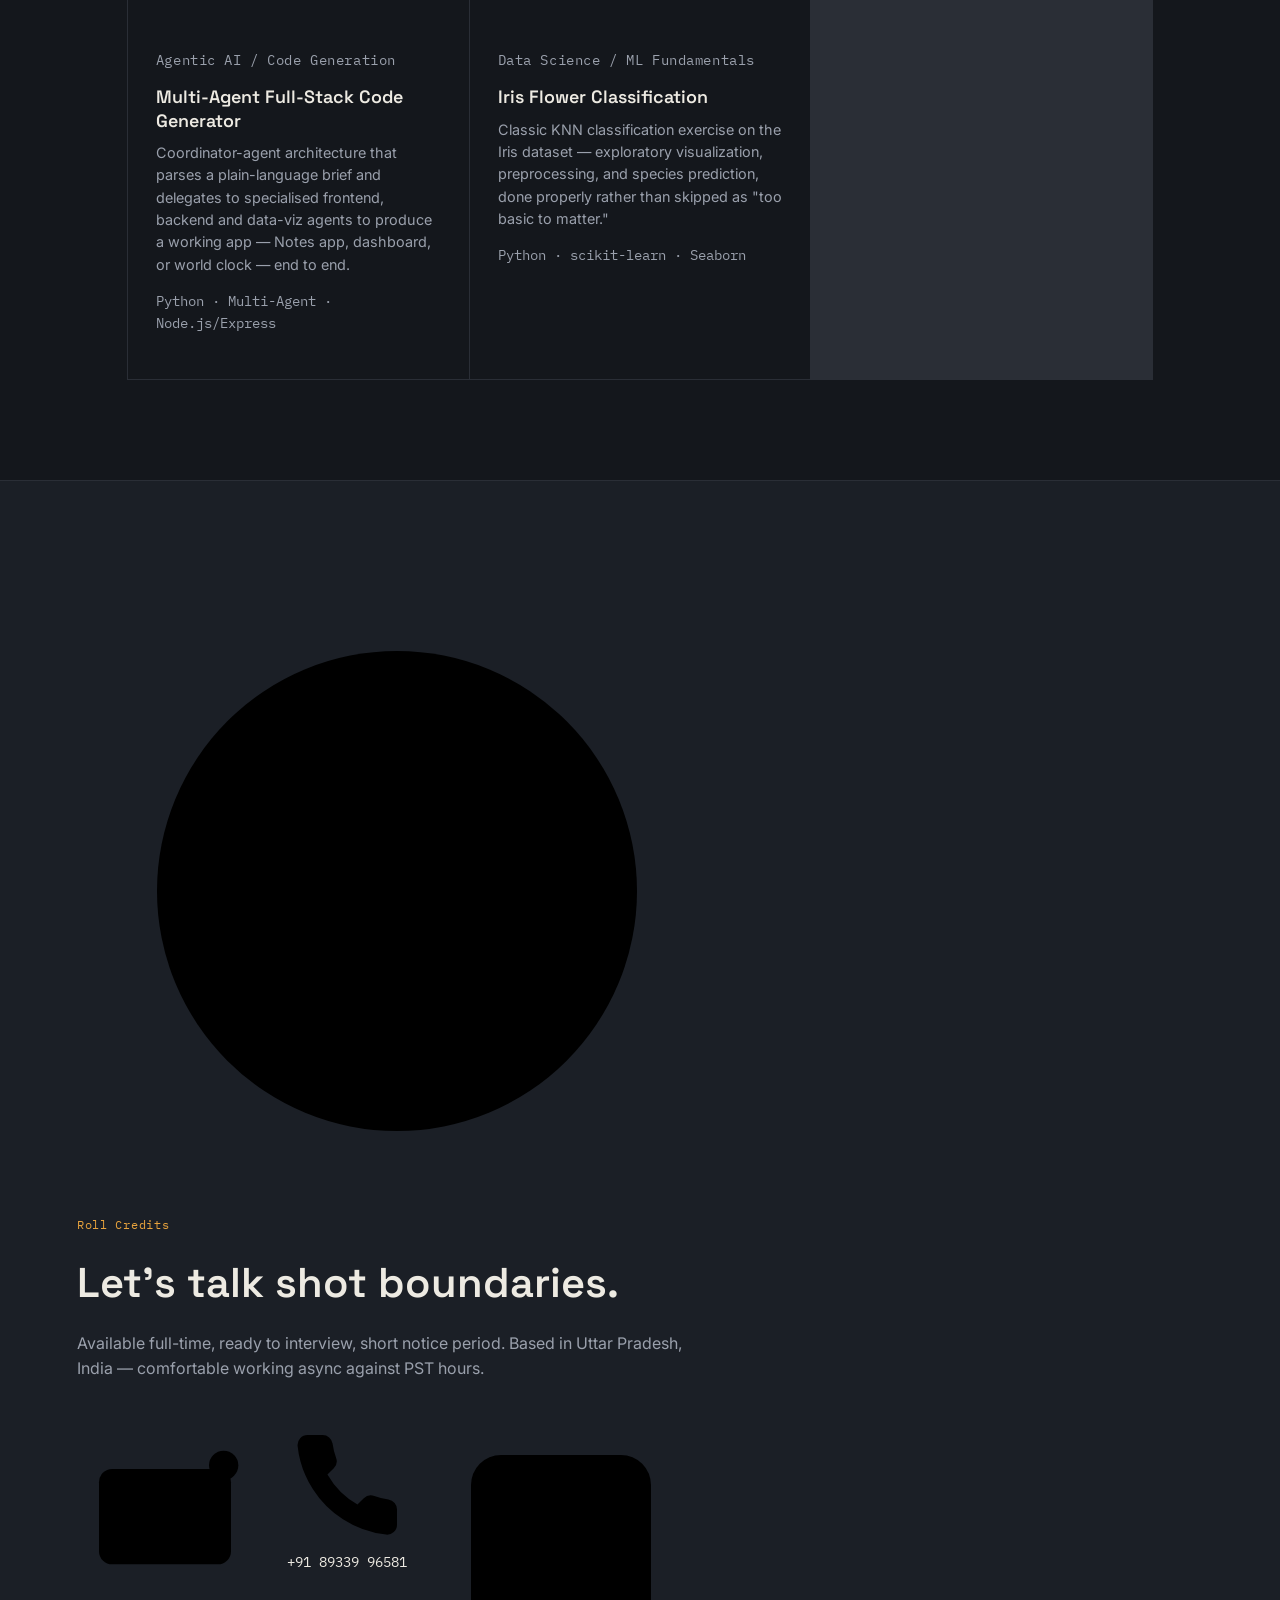
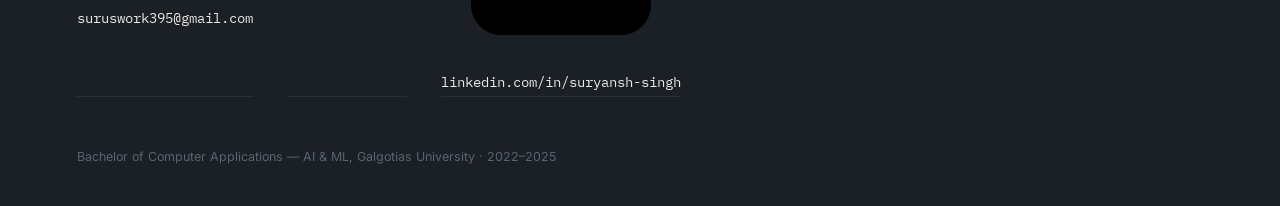
==== commit e79b7539: "version 1" ====
--- a/projects.html
+++ b/projects.html
@@ -7,6 +7,7 @@
 <link rel="preconnect" href="https://fonts.googleapis.com">
 <link rel="preconnect" href="https://fonts.gstatic.com" crossorigin>
 <link href="https://fonts.googleapis.com/css2?family=Space+Grotesk:wght@400;500;600;700&family=Inter:wght@400;500;600&family=IBM+Plex+Mono:wght@400;500;600&display=swap" rel="stylesheet">
+<script>document.documentElement.classList.add("js")</script>
 <link rel="stylesheet" href="style.css">
 </head>
 <body>
@@ -19,8 +20,8 @@
     <span class="tc" id="tc">00:00:00:00</span>
     <span class="res">4K · 23.976 fps</span>
   </div>
-  <a href="index.html" class="back-link">← Back to Shot Log</a>
-  <p class="section-tag">Full Archive</p>
+  <a href="index.html" class="back-link"><span class="ic ic-sm" aria-hidden="true"><svg viewBox="0 0 24 24" focusable="false"><path class="k-sxn" d="M19 12H5M11 6l-6 6 6 6"/></svg></span>Back to Shot Log</a>
+  <p class="section-tag"><span class="ic ic-sm" aria-hidden="true"><svg viewBox="0 0 24 24" focusable="false"><rect class="k-bob" x="3" y="4" width="18" height="4.5" rx="1"/><path d="M4.5 8.5V19a1 1 0 0 0 1 1h13a1 1 0 0 0 1-1V8.5M10 12.5h4"/></svg></span>Full Archive</p>
   <h1>Every shot, logged</h1>
   <p class="archive-lede">Every build in one place — the highlight-reel shots alongside the
     parsers, forecasters, dashboards, and internal tools that never made it to LinkedIn.
@@ -30,10 +31,12 @@
 <main>
   <section class="section archive-section">
 
+    <div class="legend" role="note" aria-label="Icon legend"><p class="legend-note">Colour marks the domain. The icon marks the exact category.</p><div class="legend-items"><span class="legend-item" data-fam="perception"><i></i>Perception &amp; tracking</span><span class="legend-item" data-fam="autonomy"><i></i>Autonomous agents</span><span class="legend-item" data-fam="safety"><i></i>Safety &amp; security</span><span class="legend-item" data-fam="medical"><i></i>Medical imaging &amp; QA</span><span class="legend-item" data-fam="data"><i></i>Data &amp; analytics</span><span class="legend-item" data-fam="automation"><i></i>Automation &amp; LLM agents</span></div></div>
+
     <div class="bucket-grid">
 
-      <article class="bucket">
-        <p class="bucket-cat">Perception / Real-Time Tracking</p>
+      <article class="bucket" data-fam="perception">
+        <div class="bucket-head"><span class="ic ic-badge" aria-hidden="true"><svg viewBox="0 0 24 24" focusable="false"><path d="M4 8V5.5A1.5 1.5 0 0 1 5.5 4H8M16 4h2.5A1.5 1.5 0 0 1 20 5.5V8M20 16v2.5a1.5 1.5 0 0 1-1.5 1.5H16M8 20H5.5A1.5 1.5 0 0 1 4 18.5V16"/><circle class="k-pulse" cx="12" cy="12" r="3"/><path d="M12 6.5V8M12 16v1.5M6.5 12H8M16 12h1.5"/></svg></span><p class="bucket-cat">Perception / Real-Time Tracking</p></div>
         <h3>Perimeter Intrusion Detection &amp; Tracking</h3>
         <p>Click-to-draw polygon zoning on a live stream; YOLO + ByteTrack for
           persistent per-person IDs; ray-casting on centroid <em>and</em> foot
@@ -41,8 +44,8 @@
         <p class="bucket-tags">YOLO · ByteTrack · Ray-Casting · Live Alerts</p>
       </article>
 
-      <article class="bucket">
-        <p class="bucket-cat">Transportation / Traffic</p>
+      <article class="bucket" data-fam="perception">
+        <div class="bucket-head"><span class="ic ic-badge" aria-hidden="true"><svg viewBox="0 0 24 24" focusable="false"><g class="k-sx"><path d="M3.5 15.5v-3.2l2.2-4.3h8.6l3.2 4.3H21v3.2"/><path d="M8 8v4.3M3.5 12.3h13.5M9.3 16.5h5.4"/><circle cx="7.5" cy="16.5" r="1.8"/><circle cx="16.5" cy="16.5" r="1.8"/></g><path d="M2 20.5h20"/></svg></span><p class="bucket-cat">Transportation / Traffic</p></div>
         <h3>Stopped Vehicle Detection</h3>
         <p>Pretrained YOLO vehicle detection fused with frame-differencing motion
           scoring — five-plus consecutive static frames before a vehicle is flagged
@@ -50,8 +53,8 @@
         <p class="bucket-tags">YOLOv11n · OpenCV · IoU Tracking</p>
       </article>
 
-      <article class="bucket">
-        <p class="bucket-cat">Perception / Real-Time OCR</p>
+      <article class="bucket" data-fam="perception">
+        <div class="bucket-head"><span class="ic ic-badge" aria-hidden="true"><svg viewBox="0 0 24 24" focusable="false"><rect x="2.5" y="6.5" width="19" height="11" rx="1.8"/><path d="M6.5 12h2M11 12h2M15.5 12h2"/><path class="k-scanx" d="M12 4.5v15"/></svg></span><p class="bucket-cat">Perception / Real-Time OCR</p></div>
         <h3>Real-Time Number Plate Recognition</h3>
         <p>Custom YOLO detector + OpenCV preprocessing (adaptive threshold, denoise,
           contour filtering) feeding EasyOCR, with dedup and timestamped logging
@@ -59,8 +62,8 @@
         <p class="bucket-tags">YOLO · OpenCV · EasyOCR · Stream Processing</p>
       </article>
 
-      <article class="bucket">
-        <p class="bucket-cat">Perception / State Estimation</p>
+      <article class="bucket" data-fam="perception">
+        <div class="bucket-head"><span class="ic ic-badge" aria-hidden="true"><svg viewBox="0 0 24 24" focusable="false"><g class="k-fall ob"><circle cx="12" cy="4.8" r="1.9"/><path d="M12 8.2v6M8 11l4-2.3 4 2.3M12 14.2l-3 6M12 14.2l3 6"/></g><path d="M5 21h14"/></svg></span><p class="bucket-cat">Perception / State Estimation</p></div>
         <h3>Pose Estimation Fall-Detection</h3>
         <p>33-landmark pose tracking with custom joint-angle math to distinguish a
           real fall from a bend or a crouch, confirmed over multiple frames to kill
@@ -68,8 +71,8 @@
         <p class="bucket-tags">MediaPipe · Angle Geometry · False-Positive Control</p>
       </article>
 
-      <article class="bucket">
-        <p class="bucket-cat">Autonomous Navigation</p>
+      <article class="bucket" data-fam="autonomy">
+        <div class="bucket-head"><span class="ic ic-badge" aria-hidden="true"><svg viewBox="0 0 24 24" focusable="false"><path class="k-blink" style="--d:0" d="M12 14.5L3.5 8"/><path class="k-blink" style="--d:90" d="M12 14.5L7 5.5"/><path class="k-blink" style="--d:180" d="M12 14.5V4.5"/><path class="k-blink" style="--d:270" d="M12 14.5l5-9"/><path class="k-blink" style="--d:360" d="M12 14.5L20.5 8"/><rect x="9" y="15.5" width="6" height="6" rx="1.4"/></svg></span><p class="bucket-cat">Autonomous Navigation</p></div>
         <h3>NEAT-Trained Self-Driving Car</h3>
         <p>A car agent that learns to drive from five radar-style distance sensors
           alone — no hand-coded rules — evolving its control network with NEAT
@@ -78,8 +81,8 @@
         <p class="bucket-tags">NEAT · Evolutionary Neural Nets · Sensor-Driven Control</p>
       </article>
 
-      <article class="bucket">
-        <p class="bucket-cat">Autonomous Decision-Making</p>
+      <article class="bucket" data-fam="autonomy">
+        <div class="bucket-head"><span class="ic ic-badge" aria-hidden="true"><svg viewBox="0 0 24 24" focusable="false"><path d="M4.5 19h9a3 3 0 0 0 0-6h-4a3 3 0 0 1 0-6h4"/><circle class="fill k-bob" cx="14" cy="7" r="1.5"/><rect class="k-pulse" x="17.5" y="5.5" width="3" height="3" rx=".6"/></svg></span><p class="bucket-cat">Autonomous Decision-Making</p></div>
         <h3>Snake — Deep Q-Network Agent</h3>
         <p>DQN trained from scratch (no pretraining) on an 11-dimensional state,
           experience replay, epsilon-greedy exploration — visible, measurable
@@ -87,8 +90,8 @@
         <p class="bucket-tags">PyTorch · DQN · Experience Replay</p>
       </article>
 
-      <article class="bucket">
-        <p class="bucket-cat">Safety-Critical Monitoring</p>
+      <article class="bucket" data-fam="safety">
+        <div class="bucket-head"><span class="ic ic-badge" aria-hidden="true"><svg viewBox="0 0 24 24" focusable="false"><g class="k-flick ob"><path d="M12 3c.6 3.2 5.5 5.2 5.5 10.2a5.5 5.5 0 0 1-11 0c0-2.2 1-3.7 2.2-4.8.2 1.8 1 2.8 2.2 3.1C10.2 8.8 10.4 5.8 12 3z"/></g><path class="k-bob" d="M10.2 16.2a2 2 0 0 0 3.6 0c0-1.2-1-1.8-1.8-3-.8 1.2-1.8 1.8-1.8 3z"/></svg></span><p class="bucket-cat">Safety-Critical Monitoring</p></div>
         <h3>Fire &amp; Smoke Detection</h3>
         <p>Custom-trained YOLOv8 on a self-annotated dataset for early flame and
           smoke warning, tuned against hard cases — small flames, thick smoke —
@@ -96,8 +99,8 @@
         <p class="bucket-tags">YOLOv8 · Custom Dataset · Early Warning</p>
       </article>
 
-      <article class="bucket">
-        <p class="bucket-cat">3D Spatial Reconstruction</p>
+      <article class="bucket" data-fam="medical">
+        <div class="bucket-head"><span class="ic ic-badge" aria-hidden="true"><svg viewBox="0 0 24 24" focusable="false"><g class="k-rot120 vb"><path d="M12 3l7.8 4.5v9L12 21l-7.8-4.5v-9z"/><path d="M12 12l7.8-4.5M12 12v9M12 12L4.2 7.5"/></g></svg></span><p class="bucket-cat">3D Spatial Reconstruction</p></div>
         <h3>DICOM → Interactive 3D Web Viewer</h3>
         <p>Pipeline converting raw CT/NIfTI slices into browser-native 3D meshes in
           real time — HU-based tissue segmentation, Marching Cubes mesh generation,
@@ -105,8 +108,8 @@
         <p class="bucket-tags">DICOM · Three.js · cuCIM · Segmentation</p>
       </article>
 
-      <article class="bucket">
-        <p class="bucket-cat">Model QA / Validation</p>
+      <article class="bucket" data-fam="medical">
+        <div class="bucket-head"><span class="ic ic-badge" aria-hidden="true"><svg viewBox="0 0 24 24" focusable="false"><path d="M12 3l7.5 3v5.5c0 4.6-3.1 8-7.5 9.5-4.4-1.5-7.5-4.9-7.5-9.5V6z"/><path class="k-redraw" d="M8.8 12l2.2 2.2 4.2-4.4"/></svg></span><p class="bucket-cat">Model QA / Validation</p></div>
         <h3>Brain CT — Logic vs. Model Study</h3>
         <p>Co-authored research comparing a deterministic HU/symmetry/geometry system
           against a CNN trained on 30,000+ DICOM scans, evaluated on identical inputs
@@ -117,8 +120,8 @@
         <p class="bucket-tags">Logic vs. Deep Learning · 30k+ DICOM Scans · Hybrid Architecture</p>
       </article>
 
-      <article class="bucket">
-        <p class="bucket-cat">Security / Surveillance</p>
+      <article class="bucket" data-fam="safety">
+        <div class="bucket-head"><span class="ic ic-badge" aria-hidden="true"><svg viewBox="0 0 24 24" focusable="false"><path d="M2 12s3.6-6.5 10-6.5S22 12 22 12s-3.6 6.5-10 6.5S2 12 2 12z"/><circle class="k-look" cx="12" cy="12" r="2.8"/><circle class="fill k-look" cx="12" cy="12" r="1"/></svg></span><p class="bucket-cat">Security / Surveillance</p></div>
         <h3>Visual Analysis Model (Multi-Detection Suite)</h3>
         <p>The earlier, smaller version of the industrial CV suite — sub-models for
           PPE, fire/smoke, stopped vehicles, perimeter intrusion, intruders, falls
@@ -126,8 +129,8 @@
         <p class="bucket-tags">Python · CCTV Integration · Multi-Model</p>
       </article>
 
-      <article class="bucket">
-        <p class="bucket-cat">Security / Surveillance</p>
+      <article class="bucket" data-fam="safety">
+        <div class="bucket-head"><span class="ic ic-badge" aria-hidden="true"><svg viewBox="0 0 24 24" focusable="false"><path d="M2 12s3.6-6.5 10-6.5S22 12 22 12s-3.6 6.5-10 6.5S2 12 2 12z"/><circle class="k-look" cx="12" cy="12" r="2.8"/><circle class="fill k-look" cx="12" cy="12" r="1"/></svg></span><p class="bucket-cat">Security / Surveillance</p></div>
         <h3>IPCrowdSense</h3>
         <p>Crowd counting off RTSP IP camera feeds using YOLOv11, with a configurable
           "max persons allowed" boundary — ray-casting to flag violations and log
@@ -135,16 +138,16 @@
         <p class="bucket-tags">YOLOv11 · RTSP · Ray-Casting</p>
       </article>
 
-      <article class="bucket">
-        <p class="bucket-cat">Automation / Lead-Gen</p>
+      <article class="bucket" data-fam="automation">
+        <div class="bucket-head"><span class="ic ic-badge" aria-hidden="true"><svg viewBox="0 0 24 24" focusable="false"><path d="M3.5 4.5h17L14 12.5V19l-4 2v-8.5z"/><circle class="fill k-drop" cx="12" cy="7.5" r="1.2"/></svg></span><p class="bucket-cat">Automation / Lead-Gen</p></div>
         <h3>Business Search &amp; Mapping Application</h3>
         <p>Flask app for searching businesses by industry and radius against the
           Google Maps API, with interactive map/list views and lead storage to JSON.</p>
         <p class="bucket-tags">Flask · Google Maps API · JSON</p>
       </article>
 
-      <article class="bucket">
-        <p class="bucket-cat">Automation / Lead-Gen</p>
+      <article class="bucket" data-fam="automation">
+        <div class="bucket-head"><span class="ic ic-badge" aria-hidden="true"><svg viewBox="0 0 24 24" focusable="false"><path d="M3.5 4.5h17L14 12.5V19l-4 2v-8.5z"/><circle class="fill k-drop" cx="12" cy="7.5" r="1.2"/></svg></span><p class="bucket-cat">Automation / Lead-Gen</p></div>
         <h3>AI Lead-Generation Engine</h3>
         <p>Product-aware B2B lead engine: feed it a product's own documents and it
           builds a structured ICP, then discovers and classifies prospects from the
@@ -154,8 +157,8 @@
         <p class="bucket-tags">Python · LLM-Driven ICP · Lead Scoring Pipeline</p>
       </article>
 
-      <article class="bucket">
-        <p class="bucket-cat">Data Engineering / Parsing</p>
+      <article class="bucket" data-fam="data">
+        <div class="bucket-head"><span class="ic ic-badge" aria-hidden="true"><svg viewBox="0 0 24 24" focusable="false"><path d="M6 3h8l4 4v14H6z"/><path d="M14 3v4h4"/><path class="k-type ol" style="--d:0" d="M9 12h6"/><path class="k-type ol" style="--d:130" d="M9 15.5h6"/><path class="k-type ol" style="--d:260" d="M9 19h3.5"/></svg></span><p class="bucket-cat">Data Engineering / Parsing</p></div>
         <h3>Resume Parser</h3>
         <p>Extracted structured fields — name, father's name, gender, DOB, language,
           education, experience, key skills — from raw resumes; built a multi-upload
@@ -163,8 +166,8 @@
         <p class="bucket-tags">Python · Pandas · openpyxl · Regex</p>
       </article>
 
-      <article class="bucket">
-        <p class="bucket-cat">Data Engineering / Parsing</p>
+      <article class="bucket" data-fam="data">
+        <div class="bucket-head"><span class="ic ic-badge" aria-hidden="true"><svg viewBox="0 0 24 24" focusable="false"><path d="M6 3h8l4 4v14H6z"/><path d="M14 3v4h4"/><path class="k-type ol" style="--d:0" d="M9 12h6"/><path class="k-type ol" style="--d:130" d="M9 15.5h6"/><path class="k-type ol" style="--d:260" d="M9 19h3.5"/></svg></span><p class="bucket-cat">Data Engineering / Parsing</p></div>
         <h3>Bank Transaction Parser</h3>
         <p>Rules-based parser for bank transaction narrations pulled from Excel —
           isolating transaction mode, party name, reference number and remarks — with
@@ -172,8 +175,8 @@
         <p class="bucket-tags">Python · Pandas · openpyxl · Regex</p>
       </article>
 
-      <article class="bucket">
-        <p class="bucket-cat">Analytics / Forecasting</p>
+      <article class="bucket" data-fam="data">
+        <div class="bucket-head"><span class="ic ic-badge" aria-hidden="true"><svg viewBox="0 0 24 24" focusable="false"><path d="M4 4v16h16"/><path d="M7.5 15l3.5-3.5 3 2.5 4.5-5.5"/><path class="k-diag" d="M15 8.5h3.5V12"/></svg></span><p class="bucket-cat">Analytics / Forecasting</p></div>
         <h3>Forecasting Model</h3>
         <p>Business-metrics forecasting model refined against live SQL table data and
           senior feedback, exposed through tested API endpoints rather than a
@@ -181,8 +184,8 @@
         <p class="bucket-tags">Python · SQL · API Integration</p>
       </article>
 
-      <article class="bucket">
-        <p class="bucket-cat">Analytics / Forecasting</p>
+      <article class="bucket" data-fam="data">
+        <div class="bucket-head"><span class="ic ic-badge" aria-hidden="true"><svg viewBox="0 0 24 24" focusable="false"><path d="M4 4v16h16"/><path d="M7.5 15l3.5-3.5 3 2.5 4.5-5.5"/><path class="k-diag" d="M15 8.5h3.5V12"/></svg></span><p class="bucket-cat">Analytics / Forecasting</p></div>
         <h3>Sales Forecasting &amp; Data Analysis</h3>
         <p>Flask tool wrapping a Random Forest Regressor over Excel sales data, with
           company/date selection, forecast display, and an Oracle DB layer underneath
@@ -190,8 +193,8 @@
         <p class="bucket-tags">Flask · scikit-learn · Oracle DB</p>
       </article>
 
-      <article class="bucket">
-        <p class="bucket-cat">Analytics / Dashboards</p>
+      <article class="bucket" data-fam="data">
+        <div class="bucket-head"><span class="ic ic-badge" aria-hidden="true"><svg viewBox="0 0 24 24" focusable="false"><path d="M3.5 20.5h17"/><rect class="k-grow ob" style="--d:0" x="5" y="11" width="3.4" height="9" rx=".6"/><rect class="k-grow ob" style="--d:120" x="10.3" y="5" width="3.4" height="15" rx=".6"/><rect class="k-grow ob" style="--d:240" x="15.6" y="8" width="3.4" height="12" rx=".6"/></svg></span><p class="bucket-cat">Analytics / Dashboards</p></div>
         <h3>Sales Data Analytics &amp; Visualization Platform</h3>
         <p>Dash-based dashboard for sales data with filters by state, city, customer
           and date range, generating bar/pie/line/area charts and KPIs, backed by
@@ -199,8 +202,8 @@
         <p class="bucket-tags">Dash · SQLAlchemy · Matplotlib</p>
       </article>
 
-      <article class="bucket">
-        <p class="bucket-cat">Analytics / Dashboards</p>
+      <article class="bucket" data-fam="data">
+        <div class="bucket-head"><span class="ic ic-badge" aria-hidden="true"><svg viewBox="0 0 24 24" focusable="false"><path d="M3.5 20.5h17"/><rect class="k-grow ob" style="--d:0" x="5" y="11" width="3.4" height="9" rx=".6"/><rect class="k-grow ob" style="--d:120" x="10.3" y="5" width="3.4" height="15" rx=".6"/><rect class="k-grow ob" style="--d:240" x="15.6" y="8" width="3.4" height="12" rx=".6"/></svg></span><p class="bucket-cat">Analytics / Dashboards</p></div>
         <h3>ERP Sales Dashboard (Dash &amp; Oracle)</h3>
         <p>Multi-page ERP-style dashboard covering sales, inventory, payroll and
           configuration, with dynamic SQL against Oracle, Plotly charts, and export
@@ -208,8 +211,8 @@
         <p class="bucket-tags">Dash · Oracle DB · Plotly</p>
       </article>
 
-      <article class="bucket">
-        <p class="bucket-cat">Communication / Automation</p>
+      <article class="bucket" data-fam="automation">
+        <div class="bucket-head"><span class="ic ic-badge" aria-hidden="true"><svg viewBox="0 0 24 24" focusable="false"><g class="k-bob"><rect x="3" y="6" width="18" height="13" rx="1.8"/><path d="M3.5 7.5l8.5 6 8.5-6"/></g><circle class="fill k-pulse" cx="20" cy="5.5" r="2"/></svg></span><p class="bucket-cat">Communication / Automation</p></div>
         <h3>Mail AI Agent</h3>
         <p>Self-hosted email agent suite — a rich HTML sender with inline (CID)
           images and reusable templates, a bulk promotional mailer, an IMAP inbox
@@ -219,8 +222,8 @@
         <p class="bucket-tags">Python · SMTP/IMAP · Email Deliverability</p>
       </article>
 
-      <article class="bucket">
-        <p class="bucket-cat">Training Data / Automation</p>
+      <article class="bucket" data-fam="automation">
+        <div class="bucket-head"><span class="ic ic-badge" aria-hidden="true"><svg viewBox="0 0 24 24" focusable="false"><rect x="4" y="6" width="16" height="13" rx="1"/><path d="M8 15l2.5-3.5 2.5 2 3-4"/><circle class="fill k-pulse" style="--d:0" cx="4" cy="6" r="1.4"/><circle class="fill k-pulse" style="--d:120" cx="20" cy="6" r="1.4"/><circle class="fill k-pulse" style="--d:240" cx="20" cy="19" r="1.4"/><circle class="fill k-pulse" style="--d:360" cx="4" cy="19" r="1.4"/></svg></span><p class="bucket-cat">Training Data / Automation</p></div>
         <h3>Auto-Labeling Engine ("2-Click" CV Pipeline)</h3>
         <p>Zero-human polygon &amp; bounding-box generation at scale — up to 70,000
           images per batch, under an hour — built for wildlife drone footage and
@@ -228,8 +231,8 @@
         <p class="bucket-tags">Auto-Segmentation · Batch Processing · Drone/Satellite</p>
       </article>
 
-      <article class="bucket">
-        <p class="bucket-cat">Agentic AI / Code Generation</p>
+      <article class="bucket" data-fam="automation">
+        <div class="bucket-head"><span class="ic ic-badge" aria-hidden="true"><svg viewBox="0 0 24 24" focusable="false"><g class="k-rot120 vb"><path d="M12 9.9V5.9M10.2 13l-3.4 2M13.8 13l3.4 2"/><circle cx="12" cy="4" r="1.9"/><circle cx="5.1" cy="16" r="1.9"/><circle cx="18.9" cy="16" r="1.9"/></g><circle cx="12" cy="12" r="2"/></svg></span><p class="bucket-cat">Agentic AI / Code Generation</p></div>
         <h3>Multi-Agent Full-Stack Code Generator</h3>
         <p>Coordinator-agent architecture that parses a plain-language brief and
           delegates to specialised frontend, backend and data-viz agents to produce
@@ -237,8 +240,8 @@
         <p class="bucket-tags">Python · Multi-Agent · Node.js/Express</p>
       </article>
 
-      <article class="bucket">
-        <p class="bucket-cat">Data Science / ML Fundamentals</p>
+      <article class="bucket" data-fam="data">
+        <div class="bucket-head"><span class="ic ic-badge" aria-hidden="true"><svg viewBox="0 0 24 24" focusable="false"><g class="k-rot72 vb"><ellipse cx="12" cy="6.2" rx="2.1" ry="3.4"/><ellipse cx="12" cy="6.2" rx="2.1" ry="3.4" transform="rotate(72 12 12)"/><ellipse cx="12" cy="6.2" rx="2.1" ry="3.4" transform="rotate(144 12 12)"/><ellipse cx="12" cy="6.2" rx="2.1" ry="3.4" transform="rotate(216 12 12)"/><ellipse cx="12" cy="6.2" rx="2.1" ry="3.4" transform="rotate(288 12 12)"/></g><circle class="fill" cx="12" cy="12" r="1.6"/></svg></span><p class="bucket-cat">Data Science / ML Fundamentals</p></div>
         <h3>Iris Flower Classification</h3>
         <p>Classic KNN classification exercise on the Iris dataset — exploratory
           visualization, preprocessing, and species prediction, done properly rather
@@ -252,15 +255,15 @@
 
 <footer id="contact" class="footer">
   <div class="footer-top">
-    <p class="section-tag light">Roll Credits</p>
+    <p class="section-tag light"><span class="ic ic-sm" aria-hidden="true"><svg viewBox="0 0 24 24" focusable="false"><circle cx="12" cy="12" r="9"/><path class="k-sx" d="M10.5 8.5l5 3.5-5 3.5z"/></svg></span>Roll Credits</p>
     <h2>Let's talk shot boundaries.</h2>
     <p class="footer-note">Available full-time, ready to interview, short notice period.
       Based in Uttar Pradesh, India — comfortable working async against PST hours.</p>
   </div>
   <div class="footer-links">
-    <a href="mailto:suruswork395@gmail.com">suruswork395@gmail.com</a>
-    <a href="tel:+918933996581">+91 89339 96581</a>
-    <a href="https://linkedin.com/in/suryansh-singh-5857a0263" target="_blank" rel="noopener">linkedin.com/in/suryansh-singh</a>
+    <a href="mailto:suruswork395@gmail.com"><span class="ic ic-sm" aria-hidden="true"><svg viewBox="0 0 24 24" focusable="false"><g class="k-bob"><rect x="3" y="6" width="18" height="13" rx="1.8"/><path d="M3.5 7.5l8.5 6 8.5-6"/></g><circle class="fill k-pulse" cx="20" cy="5.5" r="2"/></svg></span>suruswork395@gmail.com</a>
+    <a href="tel:+918933996581"><span class="ic ic-sm" aria-hidden="true"><svg viewBox="0 0 24 24" focusable="false"><path class="k-wig" d="M22 16.92v3a2 2 0 0 1-2.18 2 19.79 19.79 0 0 1-8.63-3.07 19.5 19.5 0 0 1-6-6 19.79 19.79 0 0 1-3.07-8.67A2 2 0 0 1 4.11 2h3a2 2 0 0 1 2 1.72 12.84 12.84 0 0 0 .7 2.81 2 2 0 0 1-.45 2.11L8.09 9.91a16 16 0 0 0 6 6l1.27-1.27a2 2 0 0 1 2.11-.45 12.84 12.84 0 0 0 2.81.7A2 2 0 0 1 22 16.92z"/></svg></span>+91 89339 96581</a>
+    <a href="https://linkedin.com/in/suryansh-singh-5857a0263" target="_blank" rel="noopener"><span class="ic ic-sm" aria-hidden="true"><svg viewBox="0 0 24 24" focusable="false"><g class="k-bob"><rect x="3" y="3" width="18" height="18" rx="3"/><path d="M8 10.5V16M8 7.8v.01M12 16v-5.5M12 13c0-1.8 1.3-2.7 2.6-2.7S17 11.2 17 13v3"/></g></svg></span>linkedin.com/in/suryansh-singh</a>
   </div>
   <p class="footer-end">Bachelor of Computer Applications — AI &amp; ML, Galgotias University · 2022–2025</p>
 </footer>
